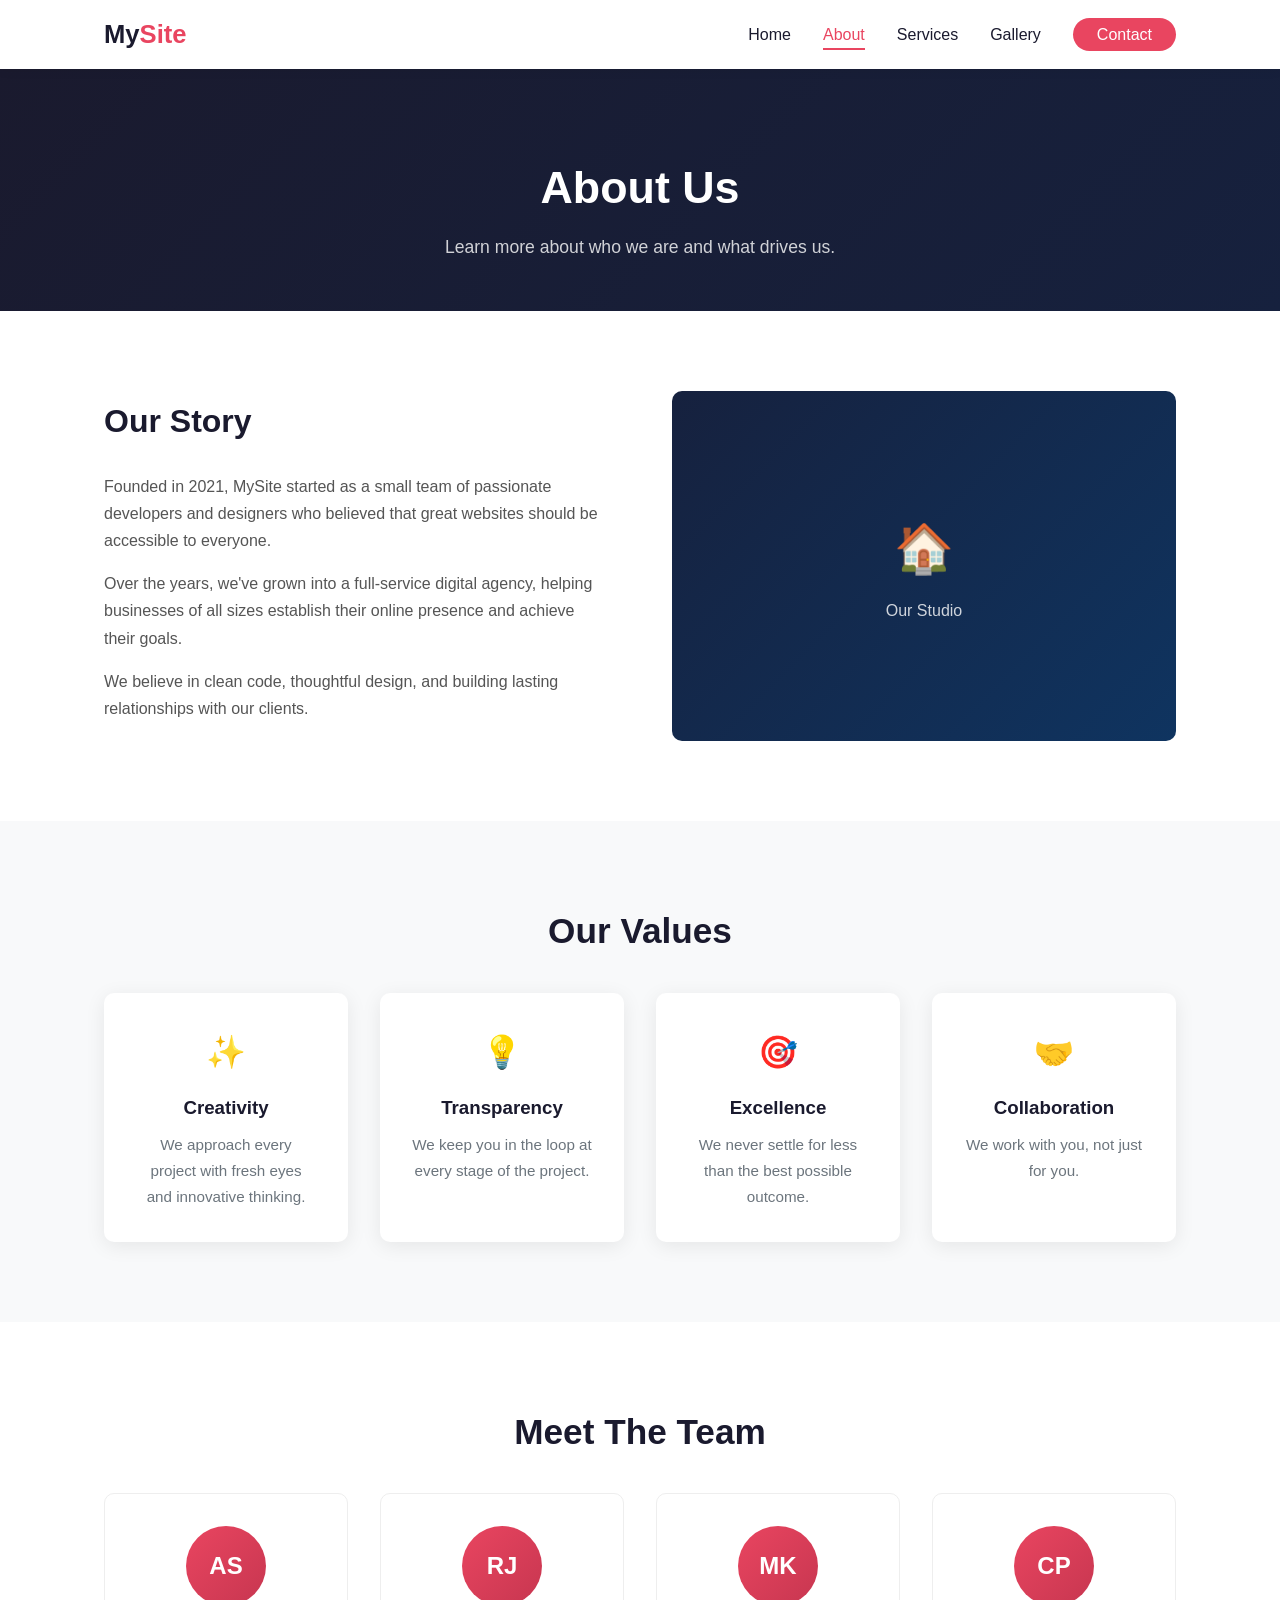
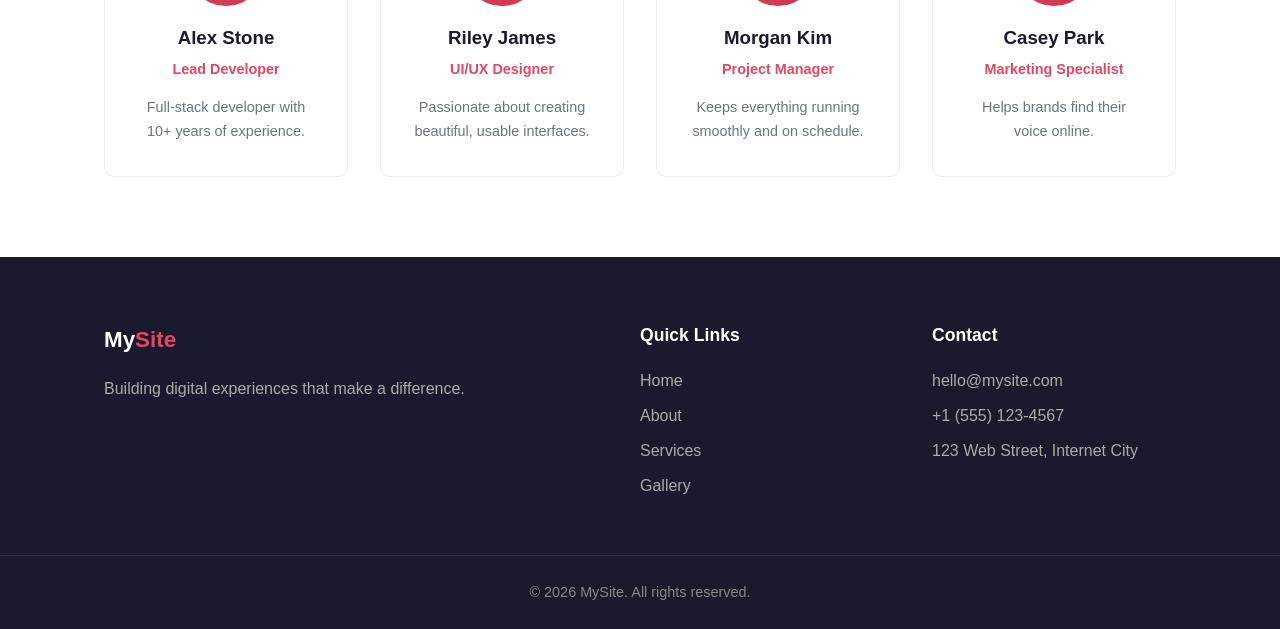
==== about.html @ 6bed6b5e "Redesign: multi-page website with 5 pages, enhanced CSS, and JavaScript interactions" ====
<!DOCTYPE html>
<html lang="en">
<head>
    <meta charset="UTF-8">
    <meta name="viewport" content="width=device-width, initial-scale=1.0">
    <title>MySite | About</title>
    <link rel="stylesheet" href="style.css">
</head>
<body>
    <nav class="navbar">
        <div class="container nav-container">
            <a href="index.html" class="logo">My<span>Site</span></a>
            <button class="nav-toggle" aria-label="Toggle menu">&#9776;</button>
            <ul class="nav-links">
                <li><a href="index.html">Home</a></li>
                <li><a href="about.html" class="active">About</a></li>
                <li><a href="services.html">Services</a></li>
                <li><a href="gallery.html">Gallery</a></li>
                <li><a href="contact.html" class="btn-nav">Contact</a></li>
            </ul>
        </div>
    </nav>
    <section class="page-header"><div class="container"><h1>About Us</h1><p>Learn more about who we are and what drives us.</p></div></section>
    <section class="about-story">
        <div class="container about-grid">
            <div class="about-text">
                <h2>Our Story</h2>
                <p>Founded in 2021, MySite started as a small team of passionate developers and designers who believed that great websites should be accessible to everyone.</p>
                <p>Over the years, we've grown into a full-service digital agency, helping businesses of all sizes establish their online presence and achieve their goals.</p>
                <p>We believe in clean code, thoughtful design, and building lasting relationships with our clients.</p>
            </div>
            <div class="about-image"><div class="about-image-placeholder"><span>&#127968;</span><p>Our Studio</p></div></div>
        </div>
    </section>
    <section class="values">
        <div class="container">
            <h2 class="section-title">Our Values</h2>
            <div class="values-grid">
                <div class="value-card"><span class="value-icon">&#10024;</span><h3>Creativity</h3><p>We approach every project with fresh eyes and innovative thinking.</p></div>
                <div class="value-card"><span class="value-icon">&#128161;</span><h3>Transparency</h3><p>We keep you in the loop at every stage of the project.</p></div>
                <div class="value-card"><span class="value-icon">&#127919;</span><h3>Excellence</h3><p>We never settle for less than the best possible outcome.</p></div>
                <div class="value-card"><span class="value-icon">&#129309;</span><h3>Collaboration</h3><p>We work with you, not just for you.</p></div>
            </div>
        </div>
    </section>
    <section class="team">
        <div class="container">
            <h2 class="section-title">Meet The Team</h2>
            <div class="team-grid">
                <div class="team-card"><div class="team-avatar">AS</div><h3>Alex Stone</h3><span class="team-role">Lead Developer</span><p>Full-stack developer with 10+ years of experience.</p></div>
                <div class="team-card"><div class="team-avatar">RJ</div><h3>Riley James</h3><span class="team-role">UI/UX Designer</span><p>Passionate about creating beautiful, usable interfaces.</p></div>
                <div class="team-card"><div class="team-avatar">MK</div><h3>Morgan Kim</h3><span class="team-role">Project Manager</span><p>Keeps everything running smoothly and on schedule.</p></div>
                <div class="team-card"><div class="team-avatar">CP</div><h3>Casey Park</h3><span class="team-role">Marketing Specialist</span><p>Helps brands find their voice online.</p></div>
            </div>
        </div>
    </section>
    <footer class="footer">
        <div class="container footer-grid">
            <div class="footer-col"><h3>My<span>Site</span></h3><p>Building digital experiences that make a difference.</p></div>
            <div class="footer-col"><h4>Quick Links</h4><ul><li><a href="index.html">Home</a></li><li><a href="about.html">About</a></li><li><a href="services.html">Services</a></li><li><a href="gallery.html">Gallery</a></li></ul></div>
            <div class="footer-col"><h4>Contact</h4><ul><li>hello@mysite.com</li><li>+1 (555) 123-4567</li><li>123 Web Street, Internet City</li></ul></div>
        </div>
        <div class="footer-bottom"><p>&copy; 2026 MySite. All rights reserved.</p></div>
    </footer>
    <script src="main.js"></script>
</body>
</html>
---- style.css ----
*,
*::before,
*::after {
    margin: 0;
    padding: 0;
    box-sizing: border-box;
}

:root {
    --primary: #e94560;
    --primary-dark: #c73650;
    --dark: #1a1a2e;
    --dark-2: #16213e;
    --dark-3: #0f3460;
    --light: #f8f9fa;
    --gray: #6c757d;
    --white: #fff;
    --radius: 10px;
    --shadow: 0 4px 20px rgba(0, 0, 0, 0.08);
    --shadow-hover: 0 8px 30px rgba(0, 0, 0, 0.12);
    --transition: 0.3s ease;
}

html { scroll-behavior: smooth; }

body {
    font-family: 'Segoe UI', Tahoma, Geneva, Verdana, sans-serif;
    line-height: 1.7;
    color: #333;
    background: var(--white);
}

.container { max-width: 1200px; margin: 0 auto; padding: 0 5%; }
a { text-decoration: none; color: inherit; }
img { max-width: 100%; }

.navbar {
    position: sticky; top: 0; z-index: 1000;
    background: var(--white);
    box-shadow: 0 2px 10px rgba(0,0,0,0.06);
    padding: 0.8rem 0;
}
.nav-container { display: flex; justify-content: space-between; align-items: center; }
.logo { font-size: 1.6rem; font-weight: 800; color: var(--dark); }
.logo span { color: var(--primary); }
.nav-toggle { display: none; background: none; border: none; font-size: 1.5rem; cursor: pointer; color: var(--dark); }
.nav-links { display: flex; list-style: none; gap: 2rem; align-items: center; }
.nav-links a { color: var(--dark); font-weight: 500; transition: color var(--transition); padding: 0.3rem 0; border-bottom: 2px solid transparent; }
.nav-links a:hover, .nav-links a.active { color: var(--primary); border-bottom-color: var(--primary); }
.btn-nav { background: var(--primary) !important; color: var(--white) !important; padding: 0.5rem 1.5rem !important; border-radius: 50px !important; border-bottom: none !important; }
.btn-nav:hover { background: var(--primary-dark) !important; }

.btn { display: inline-block; padding: 0.75rem 2rem; border-radius: 50px; font-size: 1rem; font-weight: 600; cursor: pointer; transition: all var(--transition); border: 2px solid transparent; text-align: center; }
.btn-primary { background: var(--primary); color: var(--white); border-color: var(--primary); }
.btn-primary:hover { background: var(--primary-dark); border-color: var(--primary-dark); transform: translateY(-2px); }
.btn-outline { background: transparent; color: var(--white); border-color: var(--white); }
.btn-outline:hover { background: var(--white); color: var(--dark); transform: translateY(-2px); }
.btn-block { display: block; width: 100%; }

.hero {
    min-height: 90vh; display: flex; align-items: center; justify-content: center; text-align: center;
    background: linear-gradient(135deg, var(--dark), var(--dark-2), var(--dark-3));
    color: var(--white); padding: 2rem; position: relative; overflow: hidden;
}
.hero-content { position: relative; z-index: 2; max-width: 700px; }
.hero-title { font-size: 3.5rem; font-weight: 800; margin-bottom: 1.5rem; line-height: 1.2; }
.highlight { color: var(--primary); }
.hero-subtitle { font-size: 1.2rem; opacity: 0.85; margin-bottom: 2.5rem; max-width: 500px; margin-left: auto; margin-right: auto; }
.hero-buttons { display: flex; gap: 1rem; justify-content: center; flex-wrap: wrap; }
.hero-shapes { position: absolute; inset: 0; pointer-events: none; }
.shape { position: absolute; border-radius: 50%; opacity: 0.08; }
.shape-1 { width: 400px; height: 400px; background: var(--primary); top: -100px; right: -100px; animation: float 8s ease-in-out infinite; }
.shape-2 { width: 300px; height: 300px; background: #00b894; bottom: -80px; left: -80px; animation: float 6s ease-in-out infinite reverse; }
.shape-3 { width: 200px; height: 200px; background: #fdcb6e; top: 50%; left: 50%; animation: float 10s ease-in-out infinite; }
@keyframes float { 0%, 100% { transform: translateY(0px) rotate(0deg); } 50% { transform: translateY(-30px) rotate(5deg); } }

.page-header { background: linear-gradient(135deg, var(--dark), var(--dark-2)); color: var(--white); text-align: center; padding: 5rem 2rem 3rem; }
.page-header h1 { font-size: 2.8rem; margin-bottom: 0.5rem; }
.page-header p { opacity: 0.8; font-size: 1.1rem; }

.section-title { font-size: 2.2rem; text-align: center; margin-bottom: 0.5rem; color: var(--dark); }
.section-subtitle { text-align: center; color: var(--gray); margin-bottom: 3rem; font-size: 1.05rem; }

.features { padding: 5rem 0; background: var(--light); }
.features-grid { display: grid; grid-template-columns: repeat(auto-fit, minmax(250px, 1fr)); gap: 2rem; margin-top: 2rem; }
.feature-card { background: var(--white); padding: 2.5rem 2rem; border-radius: var(--radius); box-shadow: var(--shadow); text-align: center; transition: transform var(--transition), box-shadow var(--transition); }
.feature-card:hover { transform: translateY(-5px); box-shadow: var(--shadow-hover); }
.feature-icon { font-size: 2.5rem; margin-bottom: 1rem; }
.feature-card h3 { margin-bottom: 0.8rem; color: var(--dark); }
.feature-card p { color: var(--gray); font-size: 0.95rem; }

.stats { background: linear-gradient(135deg, var(--dark), var(--dark-3)); color: var(--white); padding: 4rem 0; }
.stats-grid { display: grid; grid-template-columns: repeat(auto-fit, minmax(200px, 1fr)); text-align: center; gap: 2rem; }
.stat-number { font-size: 2.8rem; font-weight: 800; color: var(--primary); }
.stat-label { display: block; margin-top: 0.3rem; opacity: 0.8; font-size: 0.95rem; }

.testimonials { padding: 5rem 0; }
.testimonials-grid { display: grid; grid-template-columns: repeat(auto-fit, minmax(300px, 1fr)); gap: 2rem; margin-top: 2rem; }
.testimonial-card { background: var(--white); border: 1px solid #eee; border-radius: var(--radius); padding: 2rem; box-shadow: var(--shadow); transition: transform var(--transition); }
.testimonial-card:hover { transform: translateY(-3px); }
.testimonial-text { font-style: italic; color: #555; margin-bottom: 1.5rem; line-height: 1.8; }
.testimonial-author { display: flex; align-items: center; gap: 1rem; }
.author-avatar { width: 48px; height: 48px; border-radius: 50%; background: var(--primary); color: var(--white); display: flex; align-items: center; justify-content: center; font-weight: 700; font-size: 0.9rem; }
.testimonial-author strong { display: block; color: var(--dark); }
.testimonial-author span { font-size: 0.85rem; color: var(--gray); }

.cta { background: linear-gradient(135deg, var(--primary), var(--primary-dark)); color: var(--white); text-align: center; padding: 4rem 2rem; }
.cta h2 { font-size: 2rem; margin-bottom: 0.5rem; }
.cta p { margin-bottom: 1.5rem; opacity: 0.9; }
.cta .btn { background: var(--white); color: var(--primary); border-color: var(--white); }
.cta .btn:hover { background: transparent; color: var(--white); }

.about-story { padding: 5rem 0; }
.about-grid { display: grid; grid-template-columns: 1fr 1fr; gap: 4rem; align-items: center; }
.about-text h2 { font-size: 2rem; margin-bottom: 1.5rem; color: var(--dark); }
.about-text p { color: #555; margin-bottom: 1rem; }
.about-image-placeholder { background: linear-gradient(135deg, var(--dark-2), var(--dark-3)); border-radius: var(--radius); height: 350px; display: flex; flex-direction: column; align-items: center; justify-content: center; color: var(--white); font-size: 3rem; }
.about-image-placeholder p { margin-top: 0.5rem; font-size: 1rem; opacity: 0.8; }

.values { background: var(--light); padding: 5rem 0; }
.values-grid { display: grid; grid-template-columns: repeat(auto-fit, minmax(240px, 1fr)); gap: 2rem; margin-top: 2rem; }
.value-card { background: var(--white); padding: 2rem; border-radius: var(--radius); text-align: center; box-shadow: var(--shadow); transition: transform var(--transition); }
.value-card:hover { transform: translateY(-3px); }
.value-icon { font-size: 2rem; display: block; margin-bottom: 0.8rem; }
.value-card h3 { margin-bottom: 0.5rem; color: var(--dark); }
.value-card p { color: var(--gray); font-size: 0.95rem; }

.team { padding: 5rem 0; }
.team-grid { display: grid; grid-template-columns: repeat(auto-fit, minmax(240px, 1fr)); gap: 2rem; margin-top: 2rem; }
.team-card { text-align: center; padding: 2rem; border-radius: var(--radius); border: 1px solid #eee; transition: transform var(--transition), box-shadow var(--transition); }
.team-card:hover { transform: translateY(-5px); box-shadow: var(--shadow-hover); }
.team-avatar { width: 80px; height: 80px; border-radius: 50%; background: linear-gradient(135deg, var(--primary), var(--primary-dark)); color: var(--white); display: flex; align-items: center; justify-content: center; font-size: 1.5rem; font-weight: 700; margin: 0 auto 1rem; }
.team-card h3 { color: var(--dark); margin-bottom: 0.2rem; }
.team-role { color: var(--primary); font-size: 0.9rem; font-weight: 600; display: block; margin-bottom: 0.8rem; }
.team-card p { color: var(--gray); font-size: 0.9rem; }

.services-list { padding: 5rem 0; }
.service-row { display: grid; grid-template-columns: 1fr 1fr; gap: 3rem; align-items: center; padding: 3rem 0; border-bottom: 1px solid #eee; }
.service-row:last-child { border-bottom: none; }
.service-row.reverse { direction: rtl; }
.service-row.reverse > * { direction: ltr; }
.service-number { display: inline-block; font-size: 0.85rem; font-weight: 700; color: var(--primary); background: rgba(233,69,96,0.1); padding: 0.3rem 0.8rem; border-radius: 50px; margin-bottom: 1rem; }
.service-info h3 { font-size: 1.5rem; color: var(--dark); margin-bottom: 0.8rem; }
.service-info p { color: #555; margin-bottom: 1rem; }
.service-tags { list-style: none; display: flex; flex-wrap: wrap; gap: 0.5rem; }
.service-tags li { background: var(--light); padding: 0.3rem 0.8rem; border-radius: 50px; font-size: 0.85rem; color: var(--gray); font-weight: 500; }
.service-icon-box { width: 100%; height: 250px; background: linear-gradient(135deg, var(--dark), var(--dark-2)); border-radius: var(--radius); display: flex; align-items: center; justify-content: center; font-size: 4rem; }

.pricing { background: var(--light); padding: 5rem 0; }
.pricing-grid { display: grid; grid-template-columns: repeat(auto-fit, minmax(280px, 1fr)); gap: 2rem; margin-top: 2rem; }
.pricing-card { background: var(--white); border-radius: var(--radius); padding: 2.5rem; text-align: center; box-shadow: var(--shadow); position: relative; transition: transform var(--transition); }
.pricing-card:hover { transform: translateY(-5px); }
.pricing-card.featured { border: 2px solid var(--primary); transform: scale(1.05); }
.pricing-card.featured:hover { transform: scale(1.05) translateY(-5px); }
.badge { position: absolute; top: -12px; left: 50%; transform: translateX(-50%); background: var(--primary); color: var(--white); padding: 0.3rem 1.2rem; border-radius: 50px; font-size: 0.8rem; font-weight: 600; }
.pricing-card h3 { font-size: 1.3rem; color: var(--dark); margin-bottom: 1rem; }
.price { font-size: 2.5rem; font-weight: 800; color: var(--primary); margin-bottom: 1.5rem; }
.pricing-card ul { list-style: none; margin-bottom: 2rem; }
.pricing-card li { padding: 0.5rem 0; border-bottom: 1px solid #f0f0f0; color: #555; }
.pricing-card .btn { width: 100%; }

.gallery { padding: 4rem 0 5rem; }
.filter-buttons { display: flex; justify-content: center; gap: 0.5rem; margin-bottom: 2rem; flex-wrap: wrap; }
.filter-btn { padding: 0.5rem 1.5rem; border: 2px solid #ddd; background: transparent; border-radius: 50px; cursor: pointer; font-weight: 500; transition: all var(--transition); font-size: 0.95rem; }
.filter-btn:hover, .filter-btn.active { border-color: var(--primary); background: var(--primary); color: var(--white); }
.gallery-grid { display: grid; grid-template-columns: repeat(auto-fill, minmax(280px, 1fr)); gap: 1.5rem; }
.gallery-item { position: relative; border-radius: var(--radius); overflow: hidden; cursor: pointer; aspect-ratio: 1; transition: transform var(--transition); }
.gallery-item.hidden { display: none; }
.gallery-item:hover { transform: scale(1.02); }
.gallery-thumb { width: 100%; height: 100%; display: flex; align-items: center; justify-content: center; font-size: 3rem; }
.gallery-overlay { position: absolute; bottom: 0; left: 0; right: 0; background: linear-gradient(transparent, rgba(0,0,0,0.7)); color: var(--white); padding: 2rem 1.5rem 1.5rem; transform: translateY(100%); transition: transform var(--transition); }
.gallery-item:hover .gallery-overlay { transform: translateY(0); }
.gallery-overlay h4 { font-size: 1.1rem; margin-bottom: 0.2rem; }
.gallery-overlay p { opacity: 0.8; font-size: 0.9rem; }

.contact-section { padding: 5rem 0; }
.contact-grid { display: grid; grid-template-columns: 1fr 1.5fr; gap: 4rem; align-items: start; }
.contact-info h2 { font-size: 1.8rem; color: var(--dark); margin-bottom: 0.5rem; }
.contact-info > p { color: var(--gray); margin-bottom: 2rem; }
.info-item { display: flex; gap: 1rem; align-items: flex-start; margin-bottom: 1.5rem; }
.info-icon { font-size: 1.5rem; margin-top: 0.2rem; }
.info-item strong { display: block; color: var(--dark); margin-bottom: 0.2rem; }
.info-item p { color: var(--gray); font-size: 0.95rem; }
.contact-form { background: var(--white); padding: 2.5rem; border-radius: var(--radius); box-shadow: var(--shadow); }
.form-group { margin-bottom: 1.2rem; }
.form-group label { display: block; font-weight: 600; margin-bottom: 0.3rem; color: var(--dark); font-size: 0.95rem; }
.form-group input, .form-group select, .form-group textarea { width: 100%; padding: 0.75rem 1rem; border: 1px solid #ddd; border-radius: 8px; font-size: 1rem; font-family: inherit; transition: border-color var(--transition); background: var(--light); }
.form-group input:focus, .form-group select:focus, .form-group textarea:focus { outline: none; border-color: var(--primary); }
.form-success { display: none; margin-top: 1rem; padding: 1rem; background: #d4edda; border-radius: 8px; color: #155724; text-align: center; }
.form-success.show { display: block; }

.faq { padding: 5rem 0; background: var(--light); }
.faq-list { max-width: 800px; margin: 2rem auto 0; }
.faq-item { background: var(--white); border-radius: var(--radius); margin-bottom: 1rem; box-shadow: var(--shadow); overflow: hidden; }
.faq-question { width: 100%; display: flex; justify-content: space-between; align-items: center; padding: 1.2rem 1.5rem; background: none; border: none; cursor: pointer; font-size: 1.05rem; font-weight: 600; color: var(--dark); text-align: left; font-family: inherit; }
.faq-icon { font-size: 1.5rem; color: var(--primary); transition: transform var(--transition); font-weight: 300; }
.faq-item.open .faq-icon { transform: rotate(45deg); }
.faq-answer { max-height: 0; overflow: hidden; transition: max-height 0.4s ease, padding 0.4s ease; }
.faq-item.open .faq-answer { max-height: 200px; padding: 0 1.5rem 1.5rem; }
.faq-answer p { color: #555; }

.footer { background: var(--dark); color: var(--white); padding: 4rem 0 0; }
.footer-grid { display: grid; grid-template-columns: 2fr 1fr 1fr; gap: 3rem; }
.footer-col h3 { font-size: 1.4rem; margin-bottom: 1rem; }
.footer-col h3 span { color: var(--primary); }
.footer-col h4 { margin-bottom: 1rem; font-size: 1.1rem; }
.footer-col p { color: #aaa; }
.footer-col ul { list-style: none; }
.footer-col ul li { margin-bottom: 0.5rem; color: #aaa; }
.footer-col ul a:hover { color: var(--primary); }
.footer-bottom { text-align: center; padding: 1.5rem 0; margin-top: 3rem; border-top: 1px solid rgba(255,255,255,0.1); color: #888; font-size: 0.9rem; }

@media (max-width: 768px) {
    .nav-toggle { display: block; }
    .nav-links { display: none; flex-direction: column; position: absolute; top: 100%; left: 0; right: 0; background: var(--white); padding: 1.5rem 5%; box-shadow: 0 4px 10px rgba(0,0,0,0.1); gap: 1rem; }
    .nav-links.open { display: flex; }
    .hero-title { font-size: 2.2rem; }
    .about-grid, .contact-grid, .service-row { grid-template-columns: 1fr; }
    .service-row.reverse { direction: ltr; }
    .footer-grid { grid-template-columns: 1fr; }
    .pricing-card.featured { transform: none; }
    .pricing-card.featured:hover { transform: translateY(-5px); }
    .page-header h1 { font-size: 2rem; }
    .section-title { font-size: 1.7rem; }
}
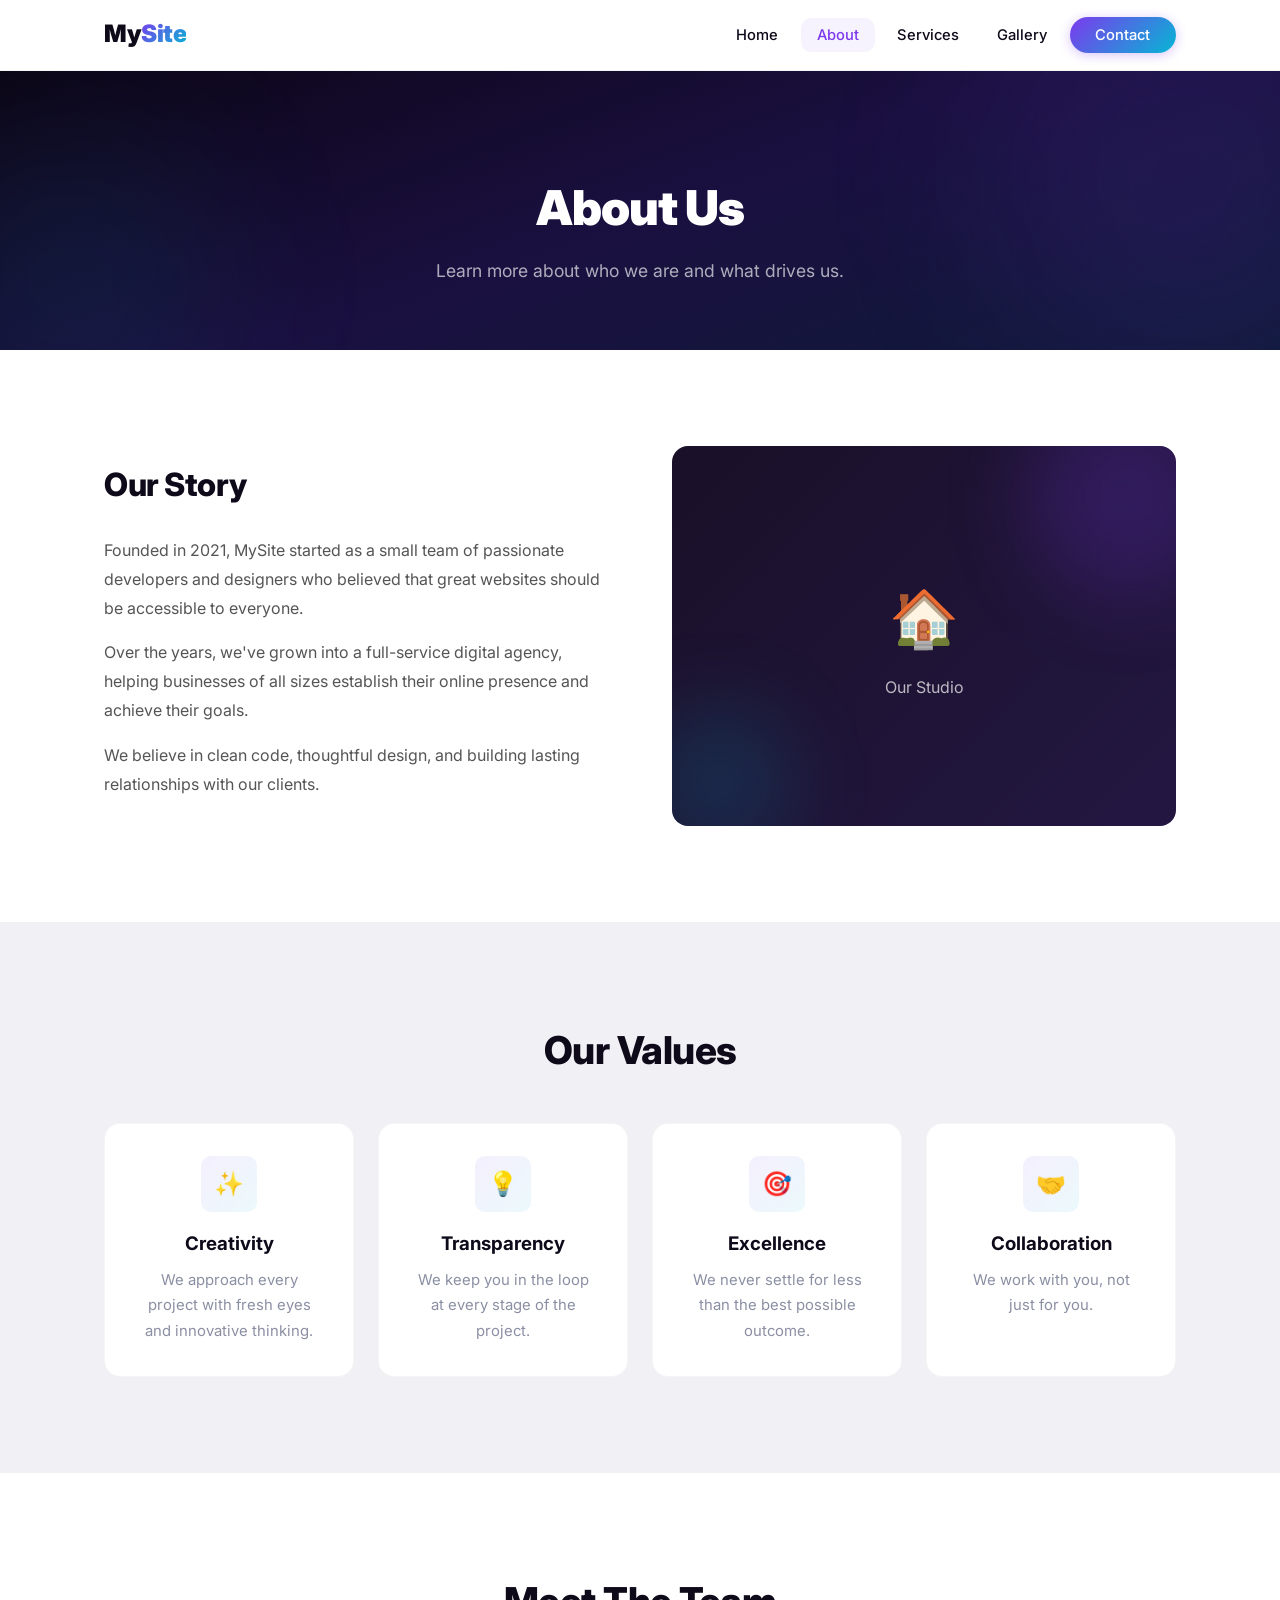
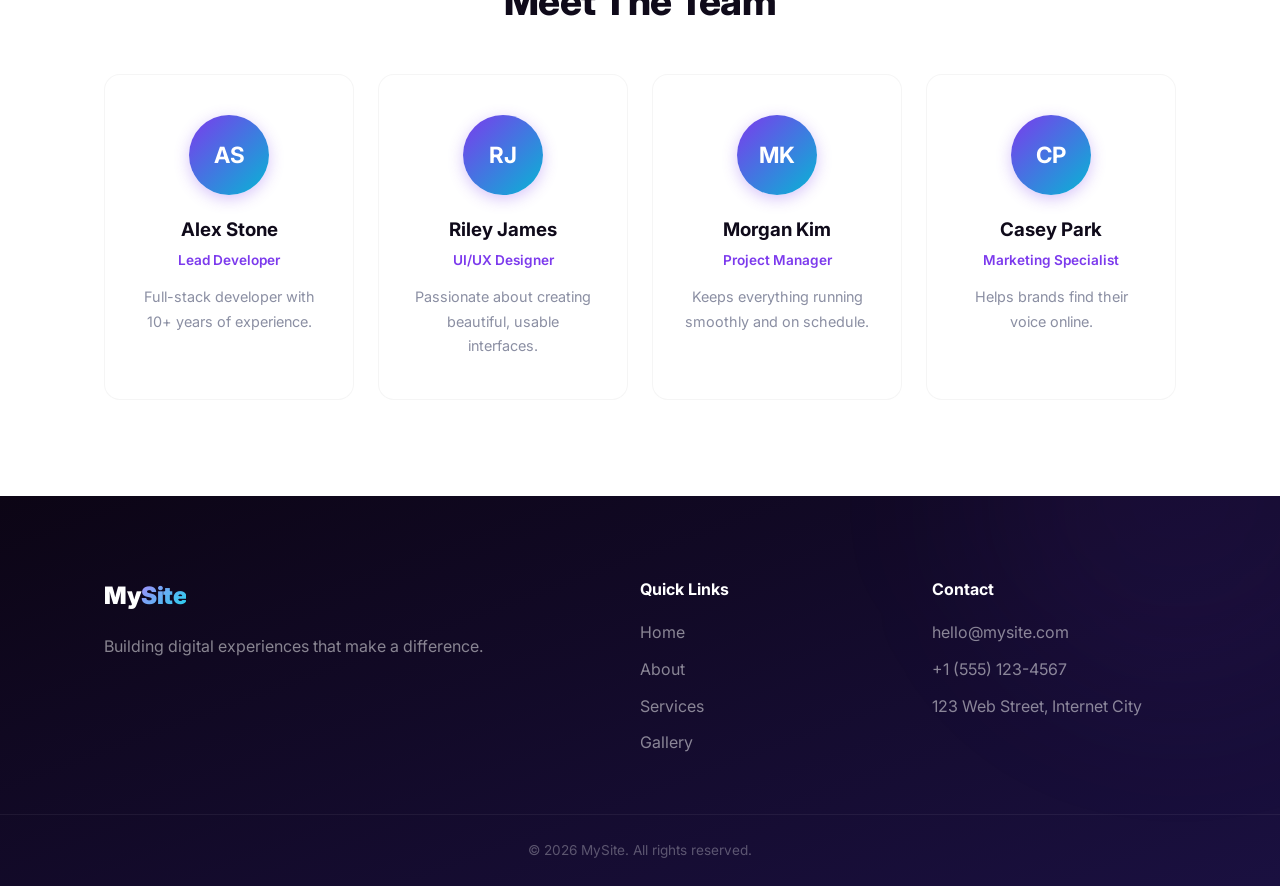
==== commit b6bfb5e1: "Visual overhaul: purple/cyan gradient palette, Inter font, glassmorphism navbar, animated particles," ====
--- a/about.html
+++ b/about.html
@@ -4,64 +4,18 @@
     <meta charset="UTF-8">
     <meta name="viewport" content="width=device-width, initial-scale=1.0">
     <title>MySite | About</title>
+    <link rel="preconnect" href="https://fonts.googleapis.com">
+    <link rel="preconnect" href="https://fonts.gstatic.com" crossorigin>
+    <link href="https://fonts.googleapis.com/css2?family=Inter:wght@400;500;600;700;800;900&display=swap" rel="stylesheet">
     <link rel="stylesheet" href="style.css">
 </head>
 <body>
-    <nav class="navbar">
-        <div class="container nav-container">
-            <a href="index.html" class="logo">My<span>Site</span></a>
-            <button class="nav-toggle" aria-label="Toggle menu">&#9776;</button>
-            <ul class="nav-links">
-                <li><a href="index.html">Home</a></li>
-                <li><a href="about.html" class="active">About</a></li>
-                <li><a href="services.html">Services</a></li>
-                <li><a href="gallery.html">Gallery</a></li>
-                <li><a href="contact.html" class="btn-nav">Contact</a></li>
-            </ul>
-        </div>
-    </nav>
+    <nav class="navbar"><div class="container nav-container"><a href="index.html" class="logo">My<span>Site</span></a><button class="nav-toggle" aria-label="Toggle menu">&#9776;</button><ul class="nav-links"><li><a href="index.html">Home</a></li><li><a href="about.html" class="active">About</a></li><li><a href="services.html">Services</a></li><li><a href="gallery.html">Gallery</a></li><li><a href="contact.html" class="btn-nav">Contact</a></li></ul></div></nav>
     <section class="page-header"><div class="container"><h1>About Us</h1><p>Learn more about who we are and what drives us.</p></div></section>
-    <section class="about-story">
-        <div class="container about-grid">
-            <div class="about-text">
-                <h2>Our Story</h2>
-                <p>Founded in 2021, MySite started as a small team of passionate developers and designers who believed that great websites should be accessible to everyone.</p>
-                <p>Over the years, we've grown into a full-service digital agency, helping businesses of all sizes establish their online presence and achieve their goals.</p>
-                <p>We believe in clean code, thoughtful design, and building lasting relationships with our clients.</p>
-            </div>
-            <div class="about-image"><div class="about-image-placeholder"><span>&#127968;</span><p>Our Studio</p></div></div>
-        </div>
-    </section>
-    <section class="values">
-        <div class="container">
-            <h2 class="section-title">Our Values</h2>
-            <div class="values-grid">
-                <div class="value-card"><span class="value-icon">&#10024;</span><h3>Creativity</h3><p>We approach every project with fresh eyes and innovative thinking.</p></div>
-                <div class="value-card"><span class="value-icon">&#128161;</span><h3>Transparency</h3><p>We keep you in the loop at every stage of the project.</p></div>
-                <div class="value-card"><span class="value-icon">&#127919;</span><h3>Excellence</h3><p>We never settle for less than the best possible outcome.</p></div>
-                <div class="value-card"><span class="value-icon">&#129309;</span><h3>Collaboration</h3><p>We work with you, not just for you.</p></div>
-            </div>
-        </div>
-    </section>
-    <section class="team">
-        <div class="container">
-            <h2 class="section-title">Meet The Team</h2>
-            <div class="team-grid">
-                <div class="team-card"><div class="team-avatar">AS</div><h3>Alex Stone</h3><span class="team-role">Lead Developer</span><p>Full-stack developer with 10+ years of experience.</p></div>
-                <div class="team-card"><div class="team-avatar">RJ</div><h3>Riley James</h3><span class="team-role">UI/UX Designer</span><p>Passionate about creating beautiful, usable interfaces.</p></div>
-                <div class="team-card"><div class="team-avatar">MK</div><h3>Morgan Kim</h3><span class="team-role">Project Manager</span><p>Keeps everything running smoothly and on schedule.</p></div>
-                <div class="team-card"><div class="team-avatar">CP</div><h3>Casey Park</h3><span class="team-role">Marketing Specialist</span><p>Helps brands find their voice online.</p></div>
-            </div>
-        </div>
-    </section>
-    <footer class="footer">
-        <div class="container footer-grid">
-            <div class="footer-col"><h3>My<span>Site</span></h3><p>Building digital experiences that make a difference.</p></div>
-            <div class="footer-col"><h4>Quick Links</h4><ul><li><a href="index.html">Home</a></li><li><a href="about.html">About</a></li><li><a href="services.html">Services</a></li><li><a href="gallery.html">Gallery</a></li></ul></div>
-            <div class="footer-col"><h4>Contact</h4><ul><li>hello@mysite.com</li><li>+1 (555) 123-4567</li><li>123 Web Street, Internet City</li></ul></div>
-        </div>
-        <div class="footer-bottom"><p>&copy; 2026 MySite. All rights reserved.</p></div>
-    </footer>
+    <section class="about-story"><div class="container about-grid"><div class="about-text"><h2>Our Story</h2><p>Founded in 2021, MySite started as a small team of passionate developers and designers who believed that great websites should be accessible to everyone.</p><p>Over the years, we've grown into a full-service digital agency, helping businesses of all sizes establish their online presence and achieve their goals.</p><p>We believe in clean code, thoughtful design, and building lasting relationships with our clients.</p></div><div class="about-image"><div class="about-image-placeholder"><span>&#127968;</span><p>Our Studio</p></div></div></div></section>
+    <section class="values"><div class="container"><h2 class="section-title">Our Values</h2><div class="values-grid"><div class="value-card"><span class="value-icon">&#10024;</span><h3>Creativity</h3><p>We approach every project with fresh eyes and innovative thinking.</p></div><div class="value-card"><span class="value-icon">&#128161;</span><h3>Transparency</h3><p>We keep you in the loop at every stage of the project.</p></div><div class="value-card"><span class="value-icon">&#127919;</span><h3>Excellence</h3><p>We never settle for less than the best possible outcome.</p></div><div class="value-card"><span class="value-icon">&#129309;</span><h3>Collaboration</h3><p>We work with you, not just for you.</p></div></div></div></section>
+    <section class="team"><div class="container"><h2 class="section-title">Meet The Team</h2><div class="team-grid"><div class="team-card"><div class="team-avatar">AS</div><h3>Alex Stone</h3><span class="team-role">Lead Developer</span><p>Full-stack developer with 10+ years of experience.</p></div><div class="team-card"><div class="team-avatar">RJ</div><h3>Riley James</h3><span class="team-role">UI/UX Designer</span><p>Passionate about creating beautiful, usable interfaces.</p></div><div class="team-card"><div class="team-avatar">MK</div><h3>Morgan Kim</h3><span class="team-role">Project Manager</span><p>Keeps everything running smoothly and on schedule.</p></div><div class="team-card"><div class="team-avatar">CP</div><h3>Casey Park</h3><span class="team-role">Marketing Specialist</span><p>Helps brands find their voice online.</p></div></div></div></section>
+    <footer class="footer"><div class="container footer-grid"><div class="footer-col"><h3>My<span>Site</span></h3><p>Building digital experiences that make a difference.</p></div><div class="footer-col"><h4>Quick Links</h4><ul><li><a href="index.html">Home</a></li><li><a href="about.html">About</a></li><li><a href="services.html">Services</a></li><li><a href="gallery.html">Gallery</a></li></ul></div><div class="footer-col"><h4>Contact</h4><ul><li>hello@mysite.com</li><li>+1 (555) 123-4567</li><li>123 Web Street, Internet City</li></ul></div></div><div class="footer-bottom"><p>&copy; 2026 MySite. All rights reserved.</p></div></footer>
     <script src="main.js"></script>
 </body>
 </html>
--- a/style.css
+++ b/style.css
@@ -1,225 +1,212 @@
-*,
-*::before,
-*::after {
-    margin: 0;
-    padding: 0;
-    box-sizing: border-box;
+*,*::before,*::after{margin:0;padding:0;box-sizing:border-box}
+:root{
+  --primary:#7c3aed;--primary-light:#a78bfa;--primary-dark:#5b21b6;
+  --accent:#06b6d4;--accent-light:#22d3ee;
+  --dark:#0f0a1a;--dark-2:#1a1028;--dark-3:#231742;
+  --surface:rgba(255,255,255,0.06);--surface-2:rgba(255,255,255,0.1);
+  --light:#f0f0f5;--gray:#8b8fa3;--white:#fff;
+  --radius:16px;--radius-sm:10px;--radius-full:9999px;
+  --shadow:0 4px 24px rgba(0,0,0,0.06);
+  --shadow-lg:0 12px 40px rgba(0,0,0,0.1);
+  --shadow-glow:0 0 40px rgba(124,58,237,0.15);
+  --transition:0.35s cubic-bezier(.4,0,.2,1);
+  --glass:rgba(255,255,255,0.08);--glass-border:rgba(255,255,255,0.12);
 }
-
-:root {
-    --primary: #e94560;
-    --primary-dark: #c73650;
-    --dark: #1a1a2e;
-    --dark-2: #16213e;
-    --dark-3: #0f3460;
-    --light: #f8f9fa;
-    --gray: #6c757d;
-    --white: #fff;
-    --radius: 10px;
-    --shadow: 0 4px 20px rgba(0, 0, 0, 0.08);
-    --shadow-hover: 0 8px 30px rgba(0, 0, 0, 0.12);
-    --transition: 0.3s ease;
-}
-
-html { scroll-behavior: smooth; }
-
-body {
-    font-family: 'Segoe UI', Tahoma, Geneva, Verdana, sans-serif;
-    line-height: 1.7;
-    color: #333;
-    background: var(--white);
-}
-
-.container { max-width: 1200px; margin: 0 auto; padding: 0 5%; }
-a { text-decoration: none; color: inherit; }
-img { max-width: 100%; }
-
-.navbar {
-    position: sticky; top: 0; z-index: 1000;
-    background: var(--white);
-    box-shadow: 0 2px 10px rgba(0,0,0,0.06);
-    padding: 0.8rem 0;
-}
-.nav-container { display: flex; justify-content: space-between; align-items: center; }
-.logo { font-size: 1.6rem; font-weight: 800; color: var(--dark); }
-.logo span { color: var(--primary); }
-.nav-toggle { display: none; background: none; border: none; font-size: 1.5rem; cursor: pointer; color: var(--dark); }
-.nav-links { display: flex; list-style: none; gap: 2rem; align-items: center; }
-.nav-links a { color: var(--dark); font-weight: 500; transition: color var(--transition); padding: 0.3rem 0; border-bottom: 2px solid transparent; }
-.nav-links a:hover, .nav-links a.active { color: var(--primary); border-bottom-color: var(--primary); }
-.btn-nav { background: var(--primary) !important; color: var(--white) !important; padding: 0.5rem 1.5rem !important; border-radius: 50px !important; border-bottom: none !important; }
-.btn-nav:hover { background: var(--primary-dark) !important; }
-
-.btn { display: inline-block; padding: 0.75rem 2rem; border-radius: 50px; font-size: 1rem; font-weight: 600; cursor: pointer; transition: all var(--transition); border: 2px solid transparent; text-align: center; }
-.btn-primary { background: var(--primary); color: var(--white); border-color: var(--primary); }
-.btn-primary:hover { background: var(--primary-dark); border-color: var(--primary-dark); transform: translateY(-2px); }
-.btn-outline { background: transparent; color: var(--white); border-color: var(--white); }
-.btn-outline:hover { background: var(--white); color: var(--dark); transform: translateY(-2px); }
-.btn-block { display: block; width: 100%; }
-
-.hero {
-    min-height: 90vh; display: flex; align-items: center; justify-content: center; text-align: center;
-    background: linear-gradient(135deg, var(--dark), var(--dark-2), var(--dark-3));
-    color: var(--white); padding: 2rem; position: relative; overflow: hidden;
-}
-.hero-content { position: relative; z-index: 2; max-width: 700px; }
-.hero-title { font-size: 3.5rem; font-weight: 800; margin-bottom: 1.5rem; line-height: 1.2; }
-.highlight { color: var(--primary); }
-.hero-subtitle { font-size: 1.2rem; opacity: 0.85; margin-bottom: 2.5rem; max-width: 500px; margin-left: auto; margin-right: auto; }
-.hero-buttons { display: flex; gap: 1rem; justify-content: center; flex-wrap: wrap; }
-.hero-shapes { position: absolute; inset: 0; pointer-events: none; }
-.shape { position: absolute; border-radius: 50%; opacity: 0.08; }
-.shape-1 { width: 400px; height: 400px; background: var(--primary); top: -100px; right: -100px; animation: float 8s ease-in-out infinite; }
-.shape-2 { width: 300px; height: 300px; background: #00b894; bottom: -80px; left: -80px; animation: float 6s ease-in-out infinite reverse; }
-.shape-3 { width: 200px; height: 200px; background: #fdcb6e; top: 50%; left: 50%; animation: float 10s ease-in-out infinite; }
-@keyframes float { 0%, 100% { transform: translateY(0px) rotate(0deg); } 50% { transform: translateY(-30px) rotate(5deg); } }
-
-.page-header { background: linear-gradient(135deg, var(--dark), var(--dark-2)); color: var(--white); text-align: center; padding: 5rem 2rem 3rem; }
-.page-header h1 { font-size: 2.8rem; margin-bottom: 0.5rem; }
-.page-header p { opacity: 0.8; font-size: 1.1rem; }
-
-.section-title { font-size: 2.2rem; text-align: center; margin-bottom: 0.5rem; color: var(--dark); }
-.section-subtitle { text-align: center; color: var(--gray); margin-bottom: 3rem; font-size: 1.05rem; }
-
-.features { padding: 5rem 0; background: var(--light); }
-.features-grid { display: grid; grid-template-columns: repeat(auto-fit, minmax(250px, 1fr)); gap: 2rem; margin-top: 2rem; }
-.feature-card { background: var(--white); padding: 2.5rem 2rem; border-radius: var(--radius); box-shadow: var(--shadow); text-align: center; transition: transform var(--transition), box-shadow var(--transition); }
-.feature-card:hover { transform: translateY(-5px); box-shadow: var(--shadow-hover); }
-.feature-icon { font-size: 2.5rem; margin-bottom: 1rem; }
-.feature-card h3 { margin-bottom: 0.8rem; color: var(--dark); }
-.feature-card p { color: var(--gray); font-size: 0.95rem; }
-
-.stats { background: linear-gradient(135deg, var(--dark), var(--dark-3)); color: var(--white); padding: 4rem 0; }
-.stats-grid { display: grid; grid-template-columns: repeat(auto-fit, minmax(200px, 1fr)); text-align: center; gap: 2rem; }
-.stat-number { font-size: 2.8rem; font-weight: 800; color: var(--primary); }
-.stat-label { display: block; margin-top: 0.3rem; opacity: 0.8; font-size: 0.95rem; }
-
-.testimonials { padding: 5rem 0; }
-.testimonials-grid { display: grid; grid-template-columns: repeat(auto-fit, minmax(300px, 1fr)); gap: 2rem; margin-top: 2rem; }
-.testimonial-card { background: var(--white); border: 1px solid #eee; border-radius: var(--radius); padding: 2rem; box-shadow: var(--shadow); transition: transform var(--transition); }
-.testimonial-card:hover { transform: translateY(-3px); }
-.testimonial-text { font-style: italic; color: #555; margin-bottom: 1.5rem; line-height: 1.8; }
-.testimonial-author { display: flex; align-items: center; gap: 1rem; }
-.author-avatar { width: 48px; height: 48px; border-radius: 50%; background: var(--primary); color: var(--white); display: flex; align-items: center; justify-content: center; font-weight: 700; font-size: 0.9rem; }
-.testimonial-author strong { display: block; color: var(--dark); }
-.testimonial-author span { font-size: 0.85rem; color: var(--gray); }
-
-.cta { background: linear-gradient(135deg, var(--primary), var(--primary-dark)); color: var(--white); text-align: center; padding: 4rem 2rem; }
-.cta h2 { font-size: 2rem; margin-bottom: 0.5rem; }
-.cta p { margin-bottom: 1.5rem; opacity: 0.9; }
-.cta .btn { background: var(--white); color: var(--primary); border-color: var(--white); }
-.cta .btn:hover { background: transparent; color: var(--white); }
-
-.about-story { padding: 5rem 0; }
-.about-grid { display: grid; grid-template-columns: 1fr 1fr; gap: 4rem; align-items: center; }
-.about-text h2 { font-size: 2rem; margin-bottom: 1.5rem; color: var(--dark); }
-.about-text p { color: #555; margin-bottom: 1rem; }
-.about-image-placeholder { background: linear-gradient(135deg, var(--dark-2), var(--dark-3)); border-radius: var(--radius); height: 350px; display: flex; flex-direction: column; align-items: center; justify-content: center; color: var(--white); font-size: 3rem; }
-.about-image-placeholder p { margin-top: 0.5rem; font-size: 1rem; opacity: 0.8; }
-
-.values { background: var(--light); padding: 5rem 0; }
-.values-grid { display: grid; grid-template-columns: repeat(auto-fit, minmax(240px, 1fr)); gap: 2rem; margin-top: 2rem; }
-.value-card { background: var(--white); padding: 2rem; border-radius: var(--radius); text-align: center; box-shadow: var(--shadow); transition: transform var(--transition); }
-.value-card:hover { transform: translateY(-3px); }
-.value-icon { font-size: 2rem; display: block; margin-bottom: 0.8rem; }
-.value-card h3 { margin-bottom: 0.5rem; color: var(--dark); }
-.value-card p { color: var(--gray); font-size: 0.95rem; }
-
-.team { padding: 5rem 0; }
-.team-grid { display: grid; grid-template-columns: repeat(auto-fit, minmax(240px, 1fr)); gap: 2rem; margin-top: 2rem; }
-.team-card { text-align: center; padding: 2rem; border-radius: var(--radius); border: 1px solid #eee; transition: transform var(--transition), box-shadow var(--transition); }
-.team-card:hover { transform: translateY(-5px); box-shadow: var(--shadow-hover); }
-.team-avatar { width: 80px; height: 80px; border-radius: 50%; background: linear-gradient(135deg, var(--primary), var(--primary-dark)); color: var(--white); display: flex; align-items: center; justify-content: center; font-size: 1.5rem; font-weight: 700; margin: 0 auto 1rem; }
-.team-card h3 { color: var(--dark); margin-bottom: 0.2rem; }
-.team-role { color: var(--primary); font-size: 0.9rem; font-weight: 600; display: block; margin-bottom: 0.8rem; }
-.team-card p { color: var(--gray); font-size: 0.9rem; }
-
-.services-list { padding: 5rem 0; }
-.service-row { display: grid; grid-template-columns: 1fr 1fr; gap: 3rem; align-items: center; padding: 3rem 0; border-bottom: 1px solid #eee; }
-.service-row:last-child { border-bottom: none; }
-.service-row.reverse { direction: rtl; }
-.service-row.reverse > * { direction: ltr; }
-.service-number { display: inline-block; font-size: 0.85rem; font-weight: 700; color: var(--primary); background: rgba(233,69,96,0.1); padding: 0.3rem 0.8rem; border-radius: 50px; margin-bottom: 1rem; }
-.service-info h3 { font-size: 1.5rem; color: var(--dark); margin-bottom: 0.8rem; }
-.service-info p { color: #555; margin-bottom: 1rem; }
-.service-tags { list-style: none; display: flex; flex-wrap: wrap; gap: 0.5rem; }
-.service-tags li { background: var(--light); padding: 0.3rem 0.8rem; border-radius: 50px; font-size: 0.85rem; color: var(--gray); font-weight: 500; }
-.service-icon-box { width: 100%; height: 250px; background: linear-gradient(135deg, var(--dark), var(--dark-2)); border-radius: var(--radius); display: flex; align-items: center; justify-content: center; font-size: 4rem; }
-
-.pricing { background: var(--light); padding: 5rem 0; }
-.pricing-grid { display: grid; grid-template-columns: repeat(auto-fit, minmax(280px, 1fr)); gap: 2rem; margin-top: 2rem; }
-.pricing-card { background: var(--white); border-radius: var(--radius); padding: 2.5rem; text-align: center; box-shadow: var(--shadow); position: relative; transition: transform var(--transition); }
-.pricing-card:hover { transform: translateY(-5px); }
-.pricing-card.featured { border: 2px solid var(--primary); transform: scale(1.05); }
-.pricing-card.featured:hover { transform: scale(1.05) translateY(-5px); }
-.badge { position: absolute; top: -12px; left: 50%; transform: translateX(-50%); background: var(--primary); color: var(--white); padding: 0.3rem 1.2rem; border-radius: 50px; font-size: 0.8rem; font-weight: 600; }
-.pricing-card h3 { font-size: 1.3rem; color: var(--dark); margin-bottom: 1rem; }
-.price { font-size: 2.5rem; font-weight: 800; color: var(--primary); margin-bottom: 1.5rem; }
-.pricing-card ul { list-style: none; margin-bottom: 2rem; }
-.pricing-card li { padding: 0.5rem 0; border-bottom: 1px solid #f0f0f0; color: #555; }
-.pricing-card .btn { width: 100%; }
-
-.gallery { padding: 4rem 0 5rem; }
-.filter-buttons { display: flex; justify-content: center; gap: 0.5rem; margin-bottom: 2rem; flex-wrap: wrap; }
-.filter-btn { padding: 0.5rem 1.5rem; border: 2px solid #ddd; background: transparent; border-radius: 50px; cursor: pointer; font-weight: 500; transition: all var(--transition); font-size: 0.95rem; }
-.filter-btn:hover, .filter-btn.active { border-color: var(--primary); background: var(--primary); color: var(--white); }
-.gallery-grid { display: grid; grid-template-columns: repeat(auto-fill, minmax(280px, 1fr)); gap: 1.5rem; }
-.gallery-item { position: relative; border-radius: var(--radius); overflow: hidden; cursor: pointer; aspect-ratio: 1; transition: transform var(--transition); }
-.gallery-item.hidden { display: none; }
-.gallery-item:hover { transform: scale(1.02); }
-.gallery-thumb { width: 100%; height: 100%; display: flex; align-items: center; justify-content: center; font-size: 3rem; }
-.gallery-overlay { position: absolute; bottom: 0; left: 0; right: 0; background: linear-gradient(transparent, rgba(0,0,0,0.7)); color: var(--white); padding: 2rem 1.5rem 1.5rem; transform: translateY(100%); transition: transform var(--transition); }
-.gallery-item:hover .gallery-overlay { transform: translateY(0); }
-.gallery-overlay h4 { font-size: 1.1rem; margin-bottom: 0.2rem; }
-.gallery-overlay p { opacity: 0.8; font-size: 0.9rem; }
-
-.contact-section { padding: 5rem 0; }
-.contact-grid { display: grid; grid-template-columns: 1fr 1.5fr; gap: 4rem; align-items: start; }
-.contact-info h2 { font-size: 1.8rem; color: var(--dark); margin-bottom: 0.5rem; }
-.contact-info > p { color: var(--gray); margin-bottom: 2rem; }
-.info-item { display: flex; gap: 1rem; align-items: flex-start; margin-bottom: 1.5rem; }
-.info-icon { font-size: 1.5rem; margin-top: 0.2rem; }
-.info-item strong { display: block; color: var(--dark); margin-bottom: 0.2rem; }
-.info-item p { color: var(--gray); font-size: 0.95rem; }
-.contact-form { background: var(--white); padding: 2.5rem; border-radius: var(--radius); box-shadow: var(--shadow); }
-.form-group { margin-bottom: 1.2rem; }
-.form-group label { display: block; font-weight: 600; margin-bottom: 0.3rem; color: var(--dark); font-size: 0.95rem; }
-.form-group input, .form-group select, .form-group textarea { width: 100%; padding: 0.75rem 1rem; border: 1px solid #ddd; border-radius: 8px; font-size: 1rem; font-family: inherit; transition: border-color var(--transition); background: var(--light); }
-.form-group input:focus, .form-group select:focus, .form-group textarea:focus { outline: none; border-color: var(--primary); }
-.form-success { display: none; margin-top: 1rem; padding: 1rem; background: #d4edda; border-radius: 8px; color: #155724; text-align: center; }
-.form-success.show { display: block; }
-
-.faq { padding: 5rem 0; background: var(--light); }
-.faq-list { max-width: 800px; margin: 2rem auto 0; }
-.faq-item { background: var(--white); border-radius: var(--radius); margin-bottom: 1rem; box-shadow: var(--shadow); overflow: hidden; }
-.faq-question { width: 100%; display: flex; justify-content: space-between; align-items: center; padding: 1.2rem 1.5rem; background: none; border: none; cursor: pointer; font-size: 1.05rem; font-weight: 600; color: var(--dark); text-align: left; font-family: inherit; }
-.faq-icon { font-size: 1.5rem; color: var(--primary); transition: transform var(--transition); font-weight: 300; }
-.faq-item.open .faq-icon { transform: rotate(45deg); }
-.faq-answer { max-height: 0; overflow: hidden; transition: max-height 0.4s ease, padding 0.4s ease; }
-.faq-item.open .faq-answer { max-height: 200px; padding: 0 1.5rem 1.5rem; }
-.faq-answer p { color: #555; }
-
-.footer { background: var(--dark); color: var(--white); padding: 4rem 0 0; }
-.footer-grid { display: grid; grid-template-columns: 2fr 1fr 1fr; gap: 3rem; }
-.footer-col h3 { font-size: 1.4rem; margin-bottom: 1rem; }
-.footer-col h3 span { color: var(--primary); }
-.footer-col h4 { margin-bottom: 1rem; font-size: 1.1rem; }
-.footer-col p { color: #aaa; }
-.footer-col ul { list-style: none; }
-.footer-col ul li { margin-bottom: 0.5rem; color: #aaa; }
-.footer-col ul a:hover { color: var(--primary); }
-.footer-bottom { text-align: center; padding: 1.5rem 0; margin-top: 3rem; border-top: 1px solid rgba(255,255,255,0.1); color: #888; font-size: 0.9rem; }
-
-@media (max-width: 768px) {
-    .nav-toggle { display: block; }
-    .nav-links { display: none; flex-direction: column; position: absolute; top: 100%; left: 0; right: 0; background: var(--white); padding: 1.5rem 5%; box-shadow: 0 4px 10px rgba(0,0,0,0.1); gap: 1rem; }
-    .nav-links.open { display: flex; }
-    .hero-title { font-size: 2.2rem; }
-    .about-grid, .contact-grid, .service-row { grid-template-columns: 1fr; }
-    .service-row.reverse { direction: ltr; }
-    .footer-grid { grid-template-columns: 1fr; }
-    .pricing-card.featured { transform: none; }
-    .pricing-card.featured:hover { transform: translateY(-5px); }
-    .page-header h1 { font-size: 2rem; }
-    .section-title { font-size: 1.7rem; }
+html{scroll-behavior:smooth;scroll-padding-top:80px}
+body{font-family:'Inter',system-ui,-apple-system,sans-serif;line-height:1.7;color:#2d2b3a;background:var(--white);-webkit-font-smoothing:antialiased}
+.container{max-width:1200px;margin:0 auto;padding:0 5%}
+a{text-decoration:none;color:inherit}
+.navbar{position:sticky;top:0;z-index:1000;padding:0.9rem 0;backdrop-filter:blur(20px) saturate(180%);-webkit-backdrop-filter:blur(20px) saturate(180%);background:rgba(255,255,255,0.85);border-bottom:1px solid rgba(0,0,0,0.04);transition:box-shadow var(--transition)}
+.navbar.scrolled{box-shadow:0 2px 20px rgba(0,0,0,0.08)}
+.nav-container{display:flex;justify-content:space-between;align-items:center}
+.logo{font-size:1.5rem;font-weight:900;color:var(--dark);letter-spacing:-0.5px}
+.logo span{background:linear-gradient(135deg,var(--primary),var(--accent));-webkit-background-clip:text;-webkit-text-fill-color:transparent;background-clip:text}
+.nav-toggle{display:none;background:none;border:none;font-size:1.5rem;cursor:pointer;color:var(--dark);transition:color var(--transition)}
+.nav-links{display:flex;list-style:none;gap:0.4rem;align-items:center}
+.nav-links a{color:var(--dark);font-weight:500;font-size:0.92rem;transition:all var(--transition);padding:0.5rem 1rem;border-radius:var(--radius-sm);position:relative}
+.nav-links a:hover,.nav-links a.active{color:var(--primary);background:rgba(124,58,237,0.06)}
+.btn-nav{background:linear-gradient(135deg,var(--primary),var(--accent))!important;color:var(--white)!important;padding:0.55rem 1.6rem!important;border-radius:var(--radius-full)!important;box-shadow:0 2px 12px rgba(124,58,237,0.3)}
+.btn-nav:hover{box-shadow:0 4px 20px rgba(124,58,237,0.5);transform:translateY(-1px)!important}
+.btn{display:inline-block;padding:0.8rem 2.2rem;border-radius:var(--radius-full);font-size:0.95rem;font-weight:600;cursor:pointer;transition:all var(--transition);border:2px solid transparent;text-align:center;letter-spacing:-0.2px}
+.btn-primary{background:linear-gradient(135deg,var(--primary),#9333ea);color:var(--white);box-shadow:0 4px 15px rgba(124,58,237,0.35)}
+.btn-primary:hover{box-shadow:0 6px 25px rgba(124,58,237,0.5);transform:translateY(-3px)}
+.btn-outline{background:rgba(255,255,255,0.1);color:var(--white);border:1.5px solid rgba(255,255,255,0.3);backdrop-filter:blur(10px)}
+.btn-outline:hover{background:rgba(255,255,255,0.2);border-color:rgba(255,255,255,0.5);transform:translateY(-3px)}
+.btn-block{display:block;width:100%}
+.hero{min-height:100vh;display:flex;align-items:center;justify-content:center;text-align:center;background:linear-gradient(160deg,#0c0515 0%,#150d2e 30%,#1a1040 60%,#0f1a3a 100%);color:var(--white);padding:2rem;position:relative;overflow:hidden}
+.hero-particles{position:absolute;inset:0;z-index:1;pointer-events:none}
+.hero-content{position:relative;z-index:2;max-width:750px}
+.hero-badge{display:inline-block;padding:0.4rem 1.2rem;background:rgba(124,58,237,0.15);border:1px solid rgba(124,58,237,0.3);border-radius:var(--radius-full);font-size:0.8rem;font-weight:600;letter-spacing:1px;text-transform:uppercase;color:var(--primary-light);margin-bottom:1.5rem;backdrop-filter:blur(10px)}
+.hero-title{font-size:4rem;font-weight:900;margin-bottom:1.5rem;line-height:1.1;letter-spacing:-1.5px}
+.highlight{background:linear-gradient(135deg,var(--primary-light),var(--accent-light));-webkit-background-clip:text;-webkit-text-fill-color:transparent;background-clip:text}
+.hero-subtitle{font-size:1.15rem;opacity:0.7;margin-bottom:2.8rem;max-width:520px;margin-left:auto;margin-right:auto;line-height:1.8}
+.hero-buttons{display:flex;gap:1rem;justify-content:center;flex-wrap:wrap}
+.hero-shapes{position:absolute;inset:0;pointer-events:none;z-index:0}
+.shape{position:absolute;border-radius:50%;filter:blur(80px)}
+.shape-1{width:500px;height:500px;background:rgba(124,58,237,0.12);top:-150px;right:-100px;animation:float 12s ease-in-out infinite}
+.shape-2{width:400px;height:400px;background:rgba(6,182,212,0.1);bottom:-100px;left:-100px;animation:float 10s ease-in-out infinite reverse}
+.shape-3{width:300px;height:300px;background:rgba(147,51,234,0.08);top:40%;left:60%;animation:float 14s ease-in-out infinite}
+.shape-4{width:200px;height:200px;background:rgba(6,182,212,0.06);top:20%;left:10%;animation:float 8s ease-in-out infinite reverse}
+.hero-glow{position:absolute;width:600px;height:600px;border-radius:50%;background:radial-gradient(circle,rgba(124,58,237,0.15) 0%,transparent 70%);top:50%;left:50%;transform:translate(-50%,-50%);z-index:0;animation:pulse-glow 6s ease-in-out infinite}
+@keyframes float{0%,100%{transform:translateY(0) rotate(0deg)}50%{transform:translateY(-40px) rotate(8deg)}}
+@keyframes pulse-glow{0%,100%{opacity:0.5;transform:translate(-50%,-50%) scale(1)}50%{opacity:0.8;transform:translate(-50%,-50%) scale(1.1)}}
+.page-header{background:linear-gradient(160deg,#0c0515,#1a1040,#0f1a3a);color:var(--white);text-align:center;padding:6rem 2rem 4rem;position:relative;overflow:hidden}
+.page-header::before{content:'';position:absolute;width:400px;height:400px;border-radius:50%;background:rgba(124,58,237,0.1);top:-100px;right:-100px;filter:blur(80px)}
+.page-header::after{content:'';position:absolute;width:300px;height:300px;border-radius:50%;background:rgba(6,182,212,0.08);bottom:-80px;left:-80px;filter:blur(80px)}
+.page-header h1{font-size:3rem;font-weight:900;margin-bottom:0.5rem;letter-spacing:-1px;position:relative;z-index:1}
+.page-header p{opacity:0.65;font-size:1.1rem;position:relative;z-index:1}
+.section-title{font-size:2.4rem;text-align:center;margin-bottom:0.5rem;color:var(--dark);font-weight:800;letter-spacing:-0.5px}
+.section-subtitle{text-align:center;color:var(--gray);margin-bottom:3rem;font-size:1.05rem}
+.features{padding:6rem 0;background:var(--light)}
+.features-grid{display:grid;grid-template-columns:repeat(auto-fit,minmax(260px,1fr));gap:1.5rem;margin-top:2.5rem}
+.feature-card{background:var(--white);padding:2.5rem 2rem;border-radius:var(--radius);text-align:center;transition:all var(--transition);border:1px solid rgba(0,0,0,0.04);position:relative;overflow:hidden}
+.feature-card::before{content:'';position:absolute;inset:0;background:linear-gradient(135deg,rgba(124,58,237,0.03),rgba(6,182,212,0.03));opacity:0;transition:opacity var(--transition)}
+.feature-card:hover{transform:translateY(-8px);box-shadow:var(--shadow-lg);border-color:rgba(124,58,237,0.1)}
+.feature-card:hover::before{opacity:1}
+.feature-icon{width:64px;height:64px;border-radius:var(--radius-sm);background:linear-gradient(135deg,rgba(124,58,237,0.08),rgba(6,182,212,0.08));display:flex;align-items:center;justify-content:center;font-size:1.8rem;margin:0 auto 1.2rem;transition:all var(--transition)}
+.feature-card:hover .feature-icon{background:linear-gradient(135deg,var(--primary),var(--accent));transform:scale(1.1)}
+.feature-card h3{margin-bottom:0.6rem;color:var(--dark);font-weight:700;font-size:1.1rem}
+.feature-card p{color:var(--gray);font-size:0.93rem;line-height:1.7}
+.stats{background:linear-gradient(160deg,#0c0515,#1a1040,#0f1a3a);color:var(--white);padding:5rem 0;position:relative;overflow:hidden}
+.stats::before{content:'';position:absolute;width:400px;height:400px;border-radius:50%;background:rgba(124,58,237,0.08);top:-150px;right:-100px;filter:blur(80px)}
+.stats-grid{display:grid;grid-template-columns:repeat(auto-fit,minmax(200px,1fr));text-align:center;gap:2rem;position:relative;z-index:1}
+.stat{padding:1.5rem}
+.stat-number{font-size:3rem;font-weight:900;background:linear-gradient(135deg,var(--primary-light),var(--accent-light));-webkit-background-clip:text;-webkit-text-fill-color:transparent;background-clip:text;letter-spacing:-1px}
+.stat-label{display:block;margin-top:0.3rem;opacity:0.6;font-size:0.9rem;font-weight:500;letter-spacing:0.5px}
+.testimonials{padding:6rem 0}
+.testimonials-grid{display:grid;grid-template-columns:repeat(auto-fit,minmax(320px,1fr));gap:1.5rem;margin-top:2.5rem}
+.testimonial-card{background:var(--white);border:1px solid rgba(0,0,0,0.04);border-radius:var(--radius);padding:2rem;transition:all var(--transition);position:relative}
+.testimonial-card::before{content:'"';position:absolute;top:1rem;right:1.5rem;font-size:4rem;font-weight:900;color:rgba(124,58,237,0.08);line-height:1}
+.testimonial-card:hover{transform:translateY(-5px);box-shadow:var(--shadow-lg);border-color:rgba(124,58,237,0.1)}
+.testimonial-text{font-style:italic;color:#555;margin-bottom:1.5rem;line-height:1.8;font-size:0.95rem}
+.testimonial-author{display:flex;align-items:center;gap:1rem}
+.author-avatar{width:48px;height:48px;border-radius:50%;background:linear-gradient(135deg,var(--primary),var(--accent));color:var(--white);display:flex;align-items:center;justify-content:center;font-weight:700;font-size:0.85rem;flex-shrink:0}
+.testimonial-author strong{display:block;color:var(--dark);font-size:0.95rem}
+.testimonial-author span{font-size:0.82rem;color:var(--gray)}
+.cta{background:linear-gradient(135deg,var(--primary),#9333ea,var(--accent));color:var(--white);text-align:center;padding:5rem 2rem;position:relative;overflow:hidden}
+.cta::before{content:'';position:absolute;width:400px;height:400px;border-radius:50%;background:rgba(255,255,255,0.05);top:-200px;right:-100px}
+.cta::after{content:'';position:absolute;width:300px;height:300px;border-radius:50%;background:rgba(255,255,255,0.03);bottom:-150px;left:-50px}
+.cta h2{font-size:2.2rem;font-weight:800;margin-bottom:0.5rem;position:relative;z-index:1;letter-spacing:-0.5px}
+.cta p{margin-bottom:2rem;opacity:0.85;position:relative;z-index:1;font-size:1.05rem}
+.cta .btn{background:var(--white);color:var(--primary);box-shadow:0 4px 20px rgba(0,0,0,0.15);position:relative;z-index:1}
+.cta .btn:hover{transform:translateY(-3px);box-shadow:0 8px 30px rgba(0,0,0,0.2)}
+.about-story{padding:6rem 0}
+.about-grid{display:grid;grid-template-columns:1fr 1fr;gap:4rem;align-items:center}
+.about-text h2{font-size:2rem;margin-bottom:1.5rem;color:var(--dark);font-weight:800;letter-spacing:-0.5px}
+.about-text p{color:#555;margin-bottom:1rem;line-height:1.8}
+.about-image-placeholder{background:linear-gradient(135deg,var(--dark-2),var(--dark-3));border-radius:var(--radius);height:380px;display:flex;flex-direction:column;align-items:center;justify-content:center;color:var(--white);font-size:3.5rem;position:relative;overflow:hidden}
+.about-image-placeholder::before{content:'';position:absolute;width:200px;height:200px;border-radius:50%;background:rgba(124,58,237,0.2);top:-50px;right:-50px;filter:blur(40px)}
+.about-image-placeholder::after{content:'';position:absolute;width:150px;height:150px;border-radius:50%;background:rgba(6,182,212,0.15);bottom:-30px;left:-30px;filter:blur(40px)}
+.about-image-placeholder p{margin-top:0.5rem;font-size:1rem;opacity:0.7;position:relative;z-index:1}
+.values{background:var(--light);padding:6rem 0}
+.values-grid{display:grid;grid-template-columns:repeat(auto-fit,minmax(250px,1fr));gap:1.5rem;margin-top:2.5rem}
+.value-card{background:var(--white);padding:2rem;border-radius:var(--radius);text-align:center;transition:all var(--transition);border:1px solid rgba(0,0,0,0.04);position:relative;overflow:hidden}
+.value-card:hover{transform:translateY(-5px);box-shadow:var(--shadow-lg);border-color:rgba(124,58,237,0.1)}
+.value-icon{width:56px;height:56px;border-radius:var(--radius-sm);background:linear-gradient(135deg,rgba(124,58,237,0.08),rgba(6,182,212,0.08));display:flex;align-items:center;justify-content:center;font-size:1.5rem;margin:0 auto 1rem;transition:all var(--transition)}
+.value-card:hover .value-icon{background:linear-gradient(135deg,var(--primary),var(--accent));transform:scale(1.1)}
+.value-card h3{margin-bottom:0.5rem;color:var(--dark);font-weight:700}
+.value-card p{color:var(--gray);font-size:0.93rem}
+.team{padding:6rem 0}
+.team-grid{display:grid;grid-template-columns:repeat(auto-fit,minmax(250px,1fr));gap:1.5rem;margin-top:2.5rem}
+.team-card{text-align:center;padding:2.5rem 2rem;border-radius:var(--radius);border:1px solid rgba(0,0,0,0.04);background:var(--white);transition:all var(--transition);position:relative;overflow:hidden}
+.team-card::before{content:'';position:absolute;top:0;left:0;right:0;height:4px;background:linear-gradient(90deg,var(--primary),var(--accent));transform:scaleX(0);transition:transform var(--transition);transform-origin:left}
+.team-card:hover{transform:translateY(-8px);box-shadow:var(--shadow-lg);border-color:rgba(124,58,237,0.1)}
+.team-card:hover::before{transform:scaleX(1)}
+.team-avatar{width:80px;height:80px;border-radius:50%;background:linear-gradient(135deg,var(--primary),var(--accent));color:var(--white);display:flex;align-items:center;justify-content:center;font-size:1.4rem;font-weight:700;margin:0 auto 1.2rem;box-shadow:0 4px 15px rgba(124,58,237,0.3)}
+.team-card h3{color:var(--dark);margin-bottom:0.2rem;font-weight:700}
+.team-role{color:var(--primary);font-size:0.85rem;font-weight:600;display:block;margin-bottom:0.8rem}
+.team-card p{color:var(--gray);font-size:0.9rem}
+.services-list{padding:6rem 0}
+.service-row{display:grid;grid-template-columns:1fr 1fr;gap:3rem;align-items:center;padding:3rem 0;border-bottom:1px solid rgba(0,0,0,0.05)}
+.service-row:last-child{border-bottom:none}
+.service-row.reverse{direction:rtl}
+.service-row.reverse>*{direction:ltr}
+.service-number{display:inline-flex;align-items:center;justify-content:center;width:36px;height:36px;font-size:0.8rem;font-weight:700;color:var(--white);background:linear-gradient(135deg,var(--primary),var(--accent));border-radius:50%;margin-bottom:1rem}
+.service-info h3{font-size:1.5rem;color:var(--dark);margin-bottom:0.8rem;font-weight:700;letter-spacing:-0.3px}
+.service-info p{color:#555;margin-bottom:1rem;line-height:1.8}
+.service-tags{list-style:none;display:flex;flex-wrap:wrap;gap:0.5rem}
+.service-tags li{background:linear-gradient(135deg,rgba(124,58,237,0.06),rgba(6,182,212,0.06));padding:0.35rem 0.9rem;border-radius:var(--radius-full);font-size:0.82rem;color:var(--primary);font-weight:600}
+.service-icon-box{width:100%;height:260px;background:linear-gradient(135deg,var(--dark),var(--dark-2));border-radius:var(--radius);display:flex;align-items:center;justify-content:center;font-size:4rem;position:relative;overflow:hidden}
+.service-icon-box::before{content:'';position:absolute;width:200px;height:200px;border-radius:50%;background:rgba(124,58,237,0.15);top:-60px;right:-60px;filter:blur(40px)}
+.service-icon-box::after{content:'';position:absolute;width:150px;height:150px;border-radius:50%;background:rgba(6,182,212,0.1);bottom:-40px;left:-40px;filter:blur(40px)}
+.pricing{background:var(--light);padding:6rem 0}
+.pricing-grid{display:grid;grid-template-columns:repeat(auto-fit,minmax(290px,1fr));gap:1.5rem;margin-top:2.5rem;align-items:start}
+.pricing-card{background:var(--white);border-radius:var(--radius);padding:2.5rem;text-align:center;border:1px solid rgba(0,0,0,0.04);position:relative;transition:all var(--transition)}
+.pricing-card:hover{transform:translateY(-8px);box-shadow:var(--shadow-lg)}
+.pricing-card.featured{border:2px solid var(--primary);transform:scale(1.04);box-shadow:var(--shadow-glow)}
+.pricing-card.featured:hover{transform:scale(1.04) translateY(-8px)}
+.badge{position:absolute;top:-12px;left:50%;transform:translateX(-50%);background:linear-gradient(135deg,var(--primary),var(--accent));color:var(--white);padding:0.35rem 1.4rem;border-radius:var(--radius-full);font-size:0.78rem;font-weight:700;letter-spacing:0.5px;text-transform:uppercase}
+.pricing-card h3{font-size:1.2rem;color:var(--dark);margin-bottom:1rem;font-weight:700}
+.price{font-size:2.8rem;font-weight:900;background:linear-gradient(135deg,var(--primary),var(--accent));-webkit-background-clip:text;-webkit-text-fill-color:transparent;background-clip:text;margin-bottom:1.5rem;letter-spacing:-1px}
+.pricing-card ul{list-style:none;margin-bottom:2rem}
+.pricing-card li{padding:0.6rem 0;border-bottom:1px solid rgba(0,0,0,0.04);color:#555;font-size:0.93rem}
+.pricing-card .btn{width:100%}
+.gallery{padding:4rem 0 6rem}
+.filter-buttons{display:flex;justify-content:center;gap:0.5rem;margin-bottom:2.5rem;flex-wrap:wrap}
+.filter-btn{padding:0.55rem 1.6rem;border:1.5px solid rgba(0,0,0,0.1);background:transparent;border-radius:var(--radius-full);cursor:pointer;font-weight:600;transition:all var(--transition);font-size:0.9rem;font-family:inherit;color:var(--gray)}
+.filter-btn:hover,.filter-btn.active{border-color:var(--primary);background:var(--primary);color:var(--white);box-shadow:0 4px 15px rgba(124,58,237,0.3)}
+.gallery-grid{display:grid;grid-template-columns:repeat(auto-fill,minmax(280px,1fr));gap:1.5rem}
+.gallery-item{position:relative;border-radius:var(--radius);overflow:hidden;cursor:pointer;aspect-ratio:1;transition:all var(--transition)}
+.gallery-item.hidden{display:none}
+.gallery-item:hover{transform:scale(1.03);box-shadow:var(--shadow-lg)}
+.gallery-thumb{width:100%;height:100%;display:flex;align-items:center;justify-content:center;font-size:3rem;transition:transform 0.5s ease}
+.gallery-item:hover .gallery-thumb{transform:scale(1.1)}
+.gallery-overlay{position:absolute;bottom:0;left:0;right:0;background:linear-gradient(transparent,rgba(0,0,0,0.75));color:var(--white);padding:2rem 1.5rem 1.5rem;transform:translateY(100%);transition:transform var(--transition)}
+.gallery-item:hover .gallery-overlay{transform:translateY(0)}
+.gallery-overlay h4{font-size:1.05rem;margin-bottom:0.2rem;font-weight:700}
+.gallery-overlay p{opacity:0.75;font-size:0.85rem}
+.contact-section{padding:6rem 0}
+.contact-grid{display:grid;grid-template-columns:1fr 1.5fr;gap:4rem;align-items:start}
+.contact-info h2{font-size:1.8rem;color:var(--dark);margin-bottom:0.5rem;font-weight:800;letter-spacing:-0.3px}
+.contact-info>p{color:var(--gray);margin-bottom:2rem}
+.info-item{display:flex;gap:1rem;align-items:flex-start;margin-bottom:1.5rem;padding:1rem;border-radius:var(--radius-sm);transition:background var(--transition)}
+.info-item:hover{background:rgba(124,58,237,0.04)}
+.info-icon{width:44px;height:44px;border-radius:var(--radius-sm);background:linear-gradient(135deg,rgba(124,58,237,0.08),rgba(6,182,212,0.08));display:flex;align-items:center;justify-content:center;font-size:1.2rem;flex-shrink:0}
+.info-item strong{display:block;color:var(--dark);margin-bottom:0.2rem;font-size:0.95rem}
+.info-item p{color:var(--gray);font-size:0.93rem}
+.contact-form{background:var(--white);padding:2.5rem;border-radius:var(--radius);border:1px solid rgba(0,0,0,0.04);box-shadow:var(--shadow)}
+.form-group{margin-bottom:1.2rem}
+.form-group label{display:block;font-weight:600;margin-bottom:0.4rem;color:var(--dark);font-size:0.9rem}
+.form-group input,.form-group select,.form-group textarea{width:100%;padding:0.8rem 1.1rem;border:1.5px solid rgba(0,0,0,0.08);border-radius:var(--radius-sm);font-size:0.95rem;font-family:inherit;transition:all var(--transition);background:rgba(0,0,0,0.015)}
+.form-group input:focus,.form-group select:focus,.form-group textarea:focus{outline:none;border-color:var(--primary);box-shadow:0 0 0 3px rgba(124,58,237,0.1);background:var(--white)}
+.form-success{display:none;margin-top:1rem;padding:1.2rem;background:linear-gradient(135deg,rgba(16,185,129,0.1),rgba(6,182,212,0.1));border:1px solid rgba(16,185,129,0.2);border-radius:var(--radius-sm);color:#059669;text-align:center;font-weight:500}
+.form-success.show{display:block;animation:fadeUp 0.4s ease}
+.faq{padding:6rem 0;background:var(--light)}
+.faq-list{max-width:800px;margin:2.5rem auto 0}
+.faq-item{background:var(--white);border-radius:var(--radius);margin-bottom:0.8rem;border:1px solid rgba(0,0,0,0.04);overflow:hidden;transition:all var(--transition)}
+.faq-item:hover{border-color:rgba(124,58,237,0.1)}
+.faq-question{width:100%;display:flex;justify-content:space-between;align-items:center;padding:1.3rem 1.5rem;background:none;border:none;cursor:pointer;font-size:1rem;font-weight:600;color:var(--dark);text-align:left;font-family:inherit;transition:color var(--transition)}
+.faq-question:hover{color:var(--primary)}
+.faq-icon{width:28px;height:28px;border-radius:50%;background:linear-gradient(135deg,rgba(124,58,237,0.08),rgba(6,182,212,0.08));display:flex;align-items:center;justify-content:center;font-size:1.2rem;color:var(--primary);transition:all var(--transition);flex-shrink:0;font-weight:300}
+.faq-item.open .faq-icon{background:linear-gradient(135deg,var(--primary),var(--accent));color:var(--white);transform:rotate(45deg)}
+.faq-answer{max-height:0;overflow:hidden;transition:max-height 0.4s ease,padding 0.4s ease}
+.faq-item.open .faq-answer{max-height:200px;padding:0 1.5rem 1.5rem}
+.faq-answer p{color:#555;line-height:1.7}
+.footer{background:linear-gradient(160deg,#0c0515,#1a1040);color:var(--white);padding:5rem 0 0;position:relative;overflow:hidden}
+.footer::before{content:'';position:absolute;width:400px;height:400px;border-radius:50%;background:rgba(124,58,237,0.06);top:-200px;right:-100px;filter:blur(80px)}
+.footer-grid{display:grid;grid-template-columns:2fr 1fr 1fr;gap:3rem;position:relative;z-index:1}
+.footer-col h3{font-size:1.5rem;margin-bottom:1rem;font-weight:900;letter-spacing:-0.5px}
+.footer-col h3 span{background:linear-gradient(135deg,var(--primary-light),var(--accent-light));-webkit-background-clip:text;-webkit-text-fill-color:transparent;background-clip:text}
+.footer-col h4{margin-bottom:1rem;font-size:1rem;font-weight:700}
+.footer-col p{color:rgba(255,255,255,0.5);line-height:1.7}
+.footer-col ul{list-style:none}
+.footer-col ul li{margin-bottom:0.6rem;color:rgba(255,255,255,0.5);transition:color var(--transition)}
+.footer-col ul a{transition:color var(--transition)}
+.footer-col ul a:hover{color:var(--primary-light)}
+.footer-bottom{text-align:center;padding:1.5rem 0;margin-top:3rem;border-top:1px solid rgba(255,255,255,0.06);color:rgba(255,255,255,0.3);font-size:0.85rem;position:relative;z-index:1}
+@keyframes fadeUp{from{opacity:0;transform:translateY(15px)}to{opacity:1;transform:translateY(0)}}
+@media(max-width:768px){
+  .nav-toggle{display:block}
+  .nav-links{display:none;flex-direction:column;position:absolute;top:100%;left:0;right:0;background:rgba(255,255,255,0.98);backdrop-filter:blur(20px);padding:1.5rem 5%;box-shadow:0 8px 30px rgba(0,0,0,0.1);gap:0.5rem;border-bottom:1px solid rgba(0,0,0,0.05)}
+  .nav-links.open{display:flex}
+  .hero-title{font-size:2.4rem;letter-spacing:-1px}
+  .hero-badge{font-size:0.7rem}
+  .about-grid,.contact-grid,.service-row{grid-template-columns:1fr}
+  .service-row.reverse{direction:ltr}
+  .footer-grid{grid-template-columns:1fr}
+  .pricing-card.featured{transform:none}
+  .pricing-card.featured:hover{transform:translateY(-8px)}
+  .page-header h1{font-size:2.2rem}
+  .section-title{font-size:1.8rem}
+  .testimonials-grid{grid-template-columns:1fr}
 }
